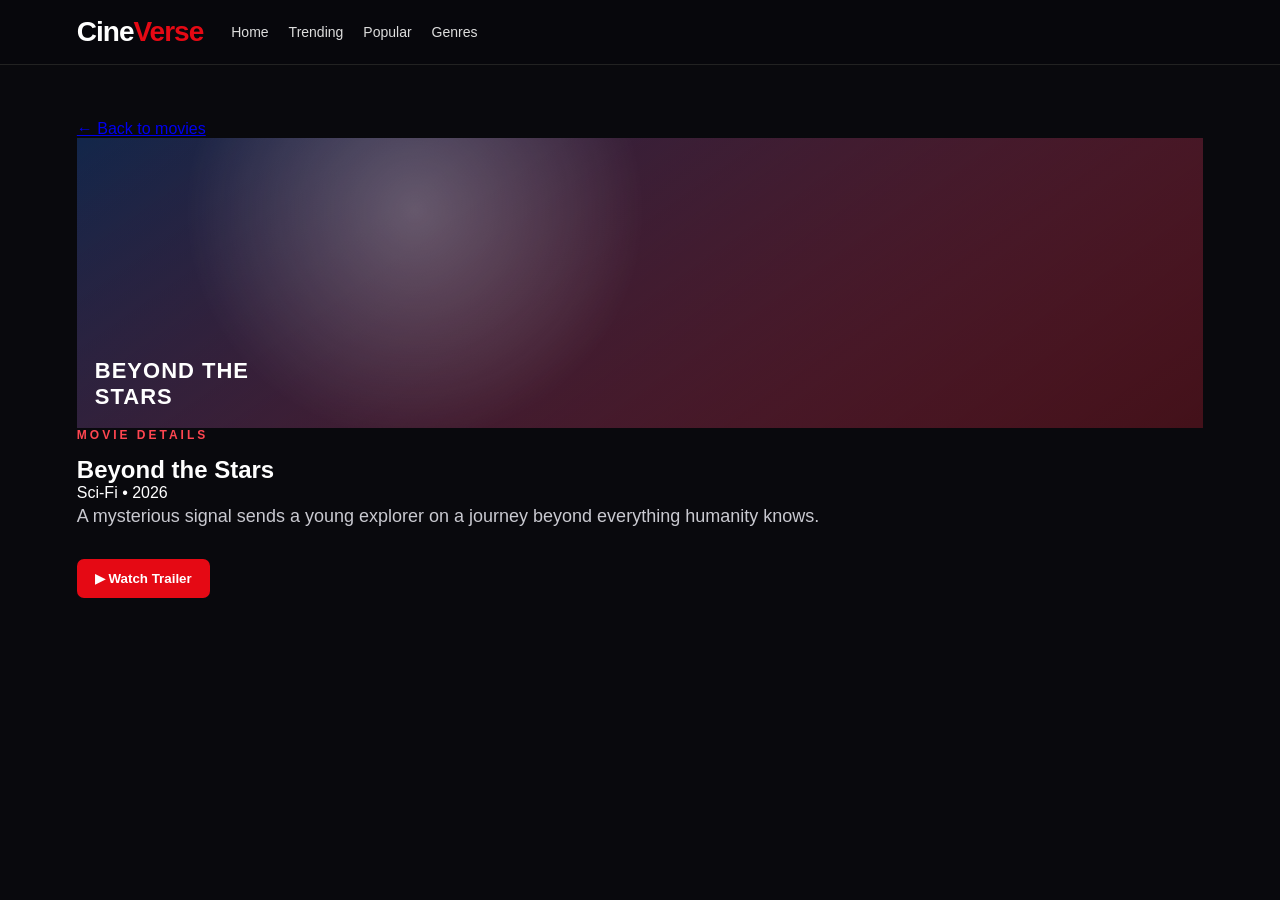
==== beyond-the-stars.html @ 86f8a389 "Create dedicated HTML page for every movie" ====
<!DOCTYPE html>
<html lang="en">
<head><meta charset="UTF-8"><meta name="viewport" content="width=device-width, initial-scale=1.0"><title>Beyond the Stars - CineVerse</title><link rel="stylesheet" href="style.css"></head>
<body><header class="navbar"><div class="logo">Cine<span>Verse</span></div><nav><a href="index.html#home">Home</a><a href="index.html#trending">Trending</a><a href="index.html#popular">Popular</a><a href="index.html#genres">Genres</a></nav></header><main class="section movie-details-page"><a class="back-link" href="index.html">← Back to movies</a><article class="movie-details"><div class="poster poster-1 movie-detail-poster"><span>BEYOND THE<br>STARS</span></div><div class="movie-detail-content"><p class="badge">MOVIE DETAILS</p><h1>Beyond the Stars</h1><p class="movie-meta">Sci-Fi • 2026</p><p class="hero-text">A mysterious signal sends a young explorer on a journey beyond everything humanity knows.</p><button class="primary" onclick="alert('Add your licensed trailer URL here.')">▶ Watch Trailer</button></div></article></main></body></html>
---- style.css ----
*{box-sizing:border-box;margin:0;padding:0}
html{scroll-behavior:smooth}
body{font-family:Arial,Helvetica,sans-serif;background:#09090d;color:#fff}
.navbar{position:sticky;top:0;z-index:20;display:flex;align-items:center;gap:28px;padding:16px 6%;background:rgba(8,8,12,.95);border-bottom:1px solid #222}
.logo{font-size:28px;font-weight:800;letter-spacing:-1px}.logo span{color:#e50914}
nav{display:flex;gap:20px;flex:1}nav a{color:#ddd;text-decoration:none;font-size:14px}nav a:hover{color:#fff}
.search-wrap input{width:220px;padding:10px 14px;border:1px solid #333;border-radius:22px;background:#141419;color:#fff;outline:none}
.hero{min-height:72vh;display:flex;align-items:center;padding:70px 8%;background:linear-gradient(90deg,rgba(4,4,8,.97),rgba(4,4,8,.55),rgba(4,4,8,.15)),linear-gradient(135deg,#18182b,#311118 50%,#07070a)}
.hero-content{max-width:620px}.badge{color:#ff4650;font-weight:700;letter-spacing:3px;font-size:12px;margin-bottom:14px}
.hero h1{font-size:clamp(44px,7vw,82px);line-height:.95;margin-bottom:22px}.hero-text{color:#c9c9d0;font-size:18px;line-height:1.6;margin-bottom:28px}
.hero-buttons{display:flex;gap:12px}.primary,.secondary,.card-info button{border:0;border-radius:7px;padding:12px 18px;font-weight:700;cursor:pointer}.primary{background:#e50914;color:#fff}.secondary{background:#fff;color:#111}
.section{padding:55px 6%}.section-title{display:flex;justify-content:space-between;align-items:end;margin-bottom:24px}.section-title h2{font-size:28px}.section-title span{color:#888;font-size:13px}
.movie-grid{display:grid;grid-template-columns:repeat(5,1fr);gap:18px}.movie-card{background:#121218;border-radius:10px;overflow:hidden;transition:.25s}.movie-card:hover{transform:translateY(-6px);box-shadow:0 12px 35px #000}
.poster{height:290px;display:flex;align-items:end;padding:18px;font-size:22px;font-weight:900;letter-spacing:1px;position:relative;overflow:hidden}
.poster:before{content:"";position:absolute;inset:0;background:radial-gradient(circle at 30% 25%,rgba(255,255,255,.25),transparent 28%),linear-gradient(145deg,transparent,#0009)}
.poster span{position:relative;z-index:1}.poster-1{background:linear-gradient(145deg,#12264a,#a72a40)}.poster-2{background:linear-gradient(145deg,#42234f,#d16b3a)}.poster-3{background:linear-gradient(145deg,#073b4c,#111827)}.poster-4{background:linear-gradient(145deg,#5a2331,#121212)}.poster-5{background:linear-gradient(145deg,#16423b,#7d6a2e)}.poster-6{background:linear-gradient(145deg,#30205a,#ce3e75)}.poster-7{background:linear-gradient(145deg,#183d61,#9a3b25)}.poster-8{background:linear-gradient(145deg,#26154d,#e33b76)}.poster-9{background:linear-gradient(145deg,#0c4657,#8a9b2e)}
.card-info{padding:14px}.card-info h3{font-size:16px;margin-bottom:6px}.card-info p{font-size:12px;color:#888;margin-bottom:12px}.card-info button{background:#292930;color:#fff;padding:8px 12px}
.genres{background:#0d0d12}.genre-list{display:flex;flex-wrap:wrap;gap:12px}.genre-list button{background:#18181f;color:#ddd;border:1px solid #292933;border-radius:22px;padding:11px 18px;cursor:pointer}.genre-list button:hover{background:#e50914;border-color:#e50914;color:#fff}
.no-results{display:none;color:#888;padding:25px 0}
.modal{display:none;position:fixed;inset:0;background:#000b;z-index:50;align-items:center;justify-content:center;padding:20px}.modal-box{position:relative;background:#15151c;border:1px solid #30303a;border-radius:14px;max-width:650px;width:100%;padding:35px}.close{position:absolute;right:15px;top:10px;background:none;border:0;color:#fff;font-size:30px;cursor:pointer}.modal-box h2{font-size:32px;margin-bottom:12px}.modal-box p{color:#bbb;line-height:1.7;margin:10px 0}.trailer-box{height:280px;background:linear-gradient(135deg,#22152b,#681d28);display:flex;align-items:center;justify-content:center;border-radius:10px;margin-top:20px;color:#fff;font-size:20px}
footer{text-align:center;padding:40px 20px;border-top:1px solid #222;color:#777}.small{font-size:11px;margin-top:8px}
@media(max-width:900px){.movie-grid{grid-template-columns:repeat(3,1fr)}nav{display:none}.search-wrap{margin-left:auto}}
@media(max-width:600px){.navbar{padding:13px 4%}.logo{font-size:23px}.search-wrap input{width:145px}.hero{min-height:65vh;padding:50px 6%}.hero-text{font-size:15px}.movie-grid{grid-template-columns:repeat(2,1fr);gap:12px}.poster{height:220px;font-size:17px}.section{padding:40px 5%}.section-title{display:block}.section-title span{display:block;margin-top:6px}}
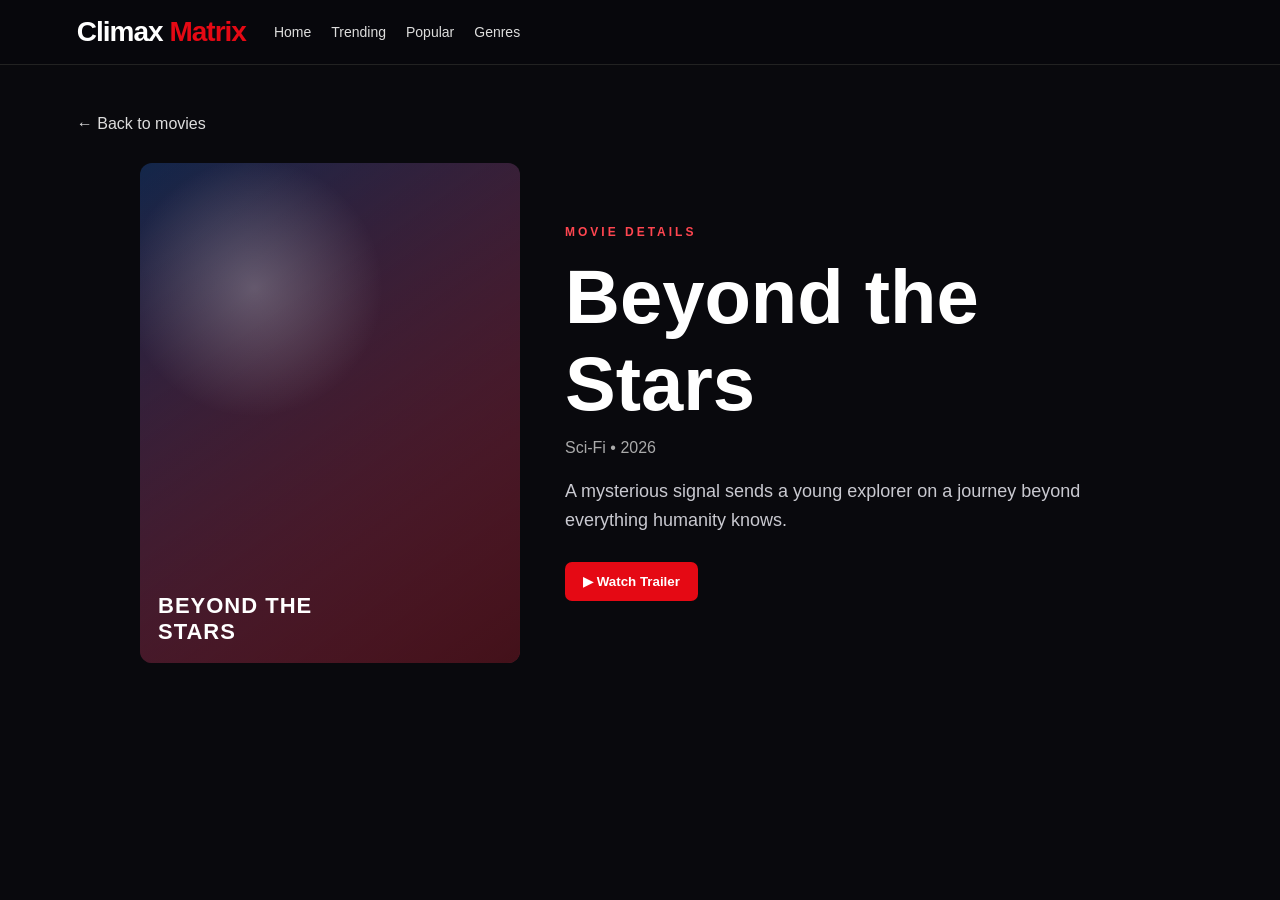
==== commit c2536ae7: "Rename website branding from CineVerse to Climax Matrix" ====
--- a/beyond-the-stars.html
+++ b/beyond-the-stars.html
@@ -1,4 +1,2 @@
 <!DOCTYPE html>
-<html lang="en">
-<head><meta charset="UTF-8"><meta name="viewport" content="width=device-width, initial-scale=1.0"><title>Beyond the Stars - CineVerse</title><link rel="stylesheet" href="style.css"></head>
-<body><header class="navbar"><div class="logo">Cine<span>Verse</span></div><nav><a href="index.html#home">Home</a><a href="index.html#trending">Trending</a><a href="index.html#popular">Popular</a><a href="index.html#genres">Genres</a></nav></header><main class="section movie-details-page"><a class="back-link" href="index.html">← Back to movies</a><article class="movie-details"><div class="poster poster-1 movie-detail-poster"><span>BEYOND THE<br>STARS</span></div><div class="movie-detail-content"><p class="badge">MOVIE DETAILS</p><h1>Beyond the Stars</h1><p class="movie-meta">Sci-Fi • 2026</p><p class="hero-text">A mysterious signal sends a young explorer on a journey beyond everything humanity knows.</p><button class="primary" onclick="alert('Add your licensed trailer URL here.')">▶ Watch Trailer</button></div></article></main></body></html>
+<html lang="en"><head><meta charset="UTF-8"><meta name="viewport" content="width=device-width, initial-scale=1.0"><title>Beyond the Stars - Climax Matrix</title><link rel="stylesheet" href="style.css"><link rel="stylesheet" href="movie-pages.css"></head><body><header class="navbar"><div class="logo">Climax <span>Matrix</span></div><nav><a href="index.html#home">Home</a><a href="index.html#trending">Trending</a><a href="index.html#popular">Popular</a><a href="index.html#genres">Genres</a></nav></header><main class="section movie-details-page"><a class="back-link" href="index.html">← Back to movies</a><article class="movie-details"><div class="poster poster-1 movie-detail-poster"><span>BEYOND THE<br>STARS</span></div><div class="movie-detail-content"><p class="badge">MOVIE DETAILS</p><h1>Beyond the Stars</h1><p class="movie-meta">Sci-Fi • 2026</p><p class="hero-text">A mysterious signal sends a young explorer on a journey beyond everything humanity knows.</p><button class="primary" onclick="alert('Add your licensed trailer URL here.')">▶ Watch Trailer</button></div></article></main></body></html>
--- a/movie-pages.css
+++ b/movie-pages.css
@@ -0,0 +1,2 @@
+/* Shared layout for dedicated movie pages */
+.back-link{display:inline-block;color:#ddd;text-decoration:none;margin-bottom:30px}.back-link:hover{color:#e50914}.movie-details-page{padding-top:50px}.movie-details{display:grid;grid-template-columns:minmax(260px,380px) 1fr;gap:45px;align-items:center;max-width:1000px;margin:0 auto}.movie-detail-poster{height:500px;border-radius:12px}.movie-detail-content h1{font-size:clamp(40px,6vw,76px);margin:12px 0}.movie-meta{color:#aaa;margin-bottom:20px}.details-link,.card-info a{display:inline-block;background:#292930;color:#fff;text-decoration:none;border-radius:7px;padding:8px 12px;font-weight:700}.details-link:hover,.card-info a:hover{background:#e50914}.poster-link{display:block;text-decoration:none}@media(max-width:700px){.movie-details{grid-template-columns:1fr;gap:25px}.movie-detail-poster{height:380px}}
